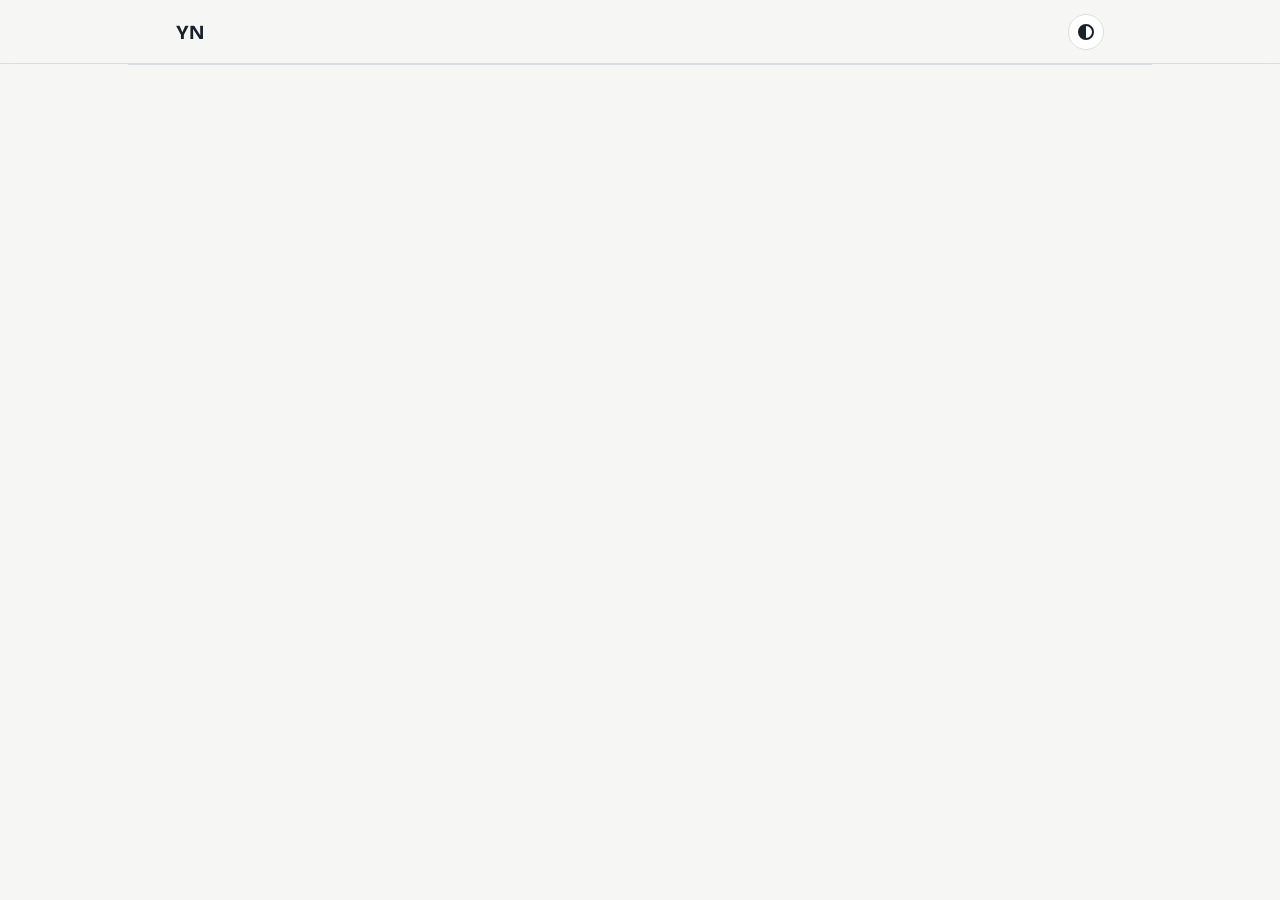
==== project.html @ 930c10ce "Add files via upload" ====
<!DOCTYPE html>
<html lang="en">
<head>
  <meta charset="UTF-8">
  <meta name="viewport" content="width=device-width, initial-scale=1">
  <!--
    You don't need to edit this file.
    Each project's page is filled in from js/config.js.
  -->
  <title>Portfolio</title>
  <meta name="description" content="">

  <link rel="preconnect" href="https://fonts.googleapis.com">
  <link rel="preconnect" href="https://fonts.gstatic.com" crossorigin>
  <link href="https://fonts.googleapis.com/css2?family=Bricolage+Grotesque:opsz,wght@12..96,500;12..96,700&family=Public+Sans:ital,wght@0,400;0,600;1,400&display=swap" rel="stylesheet">
  <link rel="stylesheet" href="css/style.css">

  <!-- Apply the saved light/dark choice before the page draws, so it doesn't flash -->
  <script>
    try {
      const saved = localStorage.getItem("theme");
      if (saved) document.documentElement.dataset.theme = saved;
    } catch (e) {}
  </script>
</head>
<body data-page="project">
  <a class="skip-link" href="#main">Skip to content</a>

  <div class="error-banner" id="config-error" role="alert" hidden></div>

  <header class="site-header">
    <nav class="nav" aria-label="Main">
      <a class="nav-home" id="nav-home" href="#top"></a>
      <ul class="nav-links" id="nav-links"></ul>
      <button class="theme-toggle" type="button" aria-label="Switch between light and dark mode">
        <span class="theme-toggle-icon" aria-hidden="true"></span>
      </button>
    </nav>
  </header>

  <main id="main">
    <article class="project-page" id="project"></article>
    <noscript>
      <p class="noscript">This site needs JavaScript turned on to show its content.</p>
    </noscript>
  </main>

  <dialog class="lightbox" id="lightbox" aria-label="Photo viewer">
    <button class="lightbox-close" type="button" aria-label="Close photo">✕</button>
    <figure>
      <img id="lightbox-img" src="" alt="">
      <figcaption id="lightbox-caption"></figcaption>
    </figure>
    <div class="lightbox-nav">
      <button type="button" id="lightbox-prev">Previous</button>
      <button type="button" id="lightbox-next">Next</button>
    </div>
  </dialog>

  <footer class="site-footer">
    <p id="footer-text"></p>
  </footer>

  <!-- config.js must load before main.js -->
  <script src="js/config.js"></script>
  <script src="js/main.js"></script>
</body>
</html>
---- css/style.css ----
/* =========================================================
   Want different colors or fonts? Change them here.
   Colors are hex codes: search "color picker" to find new ones.
   The first block is light mode; the two below it are dark mode
   (keep those two blocks identical to each other).
   ========================================================= */
:root {
  --bg: #f6f7f5;
  --surface: #ffffff;
  --ink: #18212b;
  --muted: #5b6672;
  --line: #d9dee3;
  --accent: #1f6f5c;       /* deep pine green */
  --accent-soft: #e2efe9;

  --font-display: "Bricolage Grotesque", "Segoe UI", system-ui, sans-serif;
  --font-body: "Public Sans", "Segoe UI", system-ui, -apple-system, sans-serif;

  --measure: 68ch;          /* max line length for text */
  --page: 64rem;            /* max page width */
  --gutter: clamp(1.25rem, 5vw, 3rem);
  --space: 1.5rem;
  --radius-sm: 4px;
  --radius-lg: 10px;

  color-scheme: light;
}

/* Dark theme: follows the OS unless the visitor picked light */
@media (prefers-color-scheme: dark) {
  :root:not([data-theme="light"]) {
    --bg: #121820;
    --surface: #1a222c;
    --ink: #e6eaee;
    --muted: #9aa5b1;
    --line: #2b3440;
    --accent: #63c4a8;
    --accent-soft: #1d3530;
    color-scheme: dark;
  }
}
:root[data-theme="dark"] {
  --bg: #121820;
  --surface: #1a222c;
  --ink: #e6eaee;
  --muted: #9aa5b1;
  --line: #2b3440;
  --accent: #63c4a8;
  --accent-soft: #1d3530;
  color-scheme: dark;
}

/* =========================================================
   Base
   ========================================================= */
*, *::before, *::after { box-sizing: border-box; }

html { scroll-behavior: smooth; scroll-padding-top: 5rem; }

body {
  margin: 0;
  background: var(--bg);
  color: var(--ink);
  font-family: var(--font-body);
  font-size: 1.0625rem;
  line-height: 1.6;
  -webkit-font-smoothing: antialiased;
}

h1, h2, h3 {
  font-family: var(--font-display);
  line-height: 1.1;
  margin: 0;
}
h2 { font-size: clamp(1.75rem, 4vw, 2.5rem); font-weight: 700; margin-bottom: 2rem; }
h3 { font-size: 1.35rem; font-weight: 500; margin-bottom: 0.5rem; }

p { margin: 0 0 1rem; max-width: var(--measure); }

a { color: var(--accent); text-underline-offset: 0.2em; }
a:hover { text-decoration-thickness: 2px; }

img { max-width: 100%; display: block; }

[hidden] { display: none !important; }

:focus-visible {
  outline: 3px solid var(--accent);
  outline-offset: 3px;
  border-radius: var(--radius-sm);
}

.skip-link {
  position: absolute;
  left: 1rem;
  top: -3rem;
  background: var(--ink);
  color: var(--bg);
  padding: 0.5rem 1rem;
  z-index: 10;
}
.skip-link:focus { top: 1rem; }

/* Shown only when js/config.js has a typo */
.error-banner {
  margin: 0;
  padding: 1rem var(--gutter);
  background: #b3261e;
  color: #ffffff;
  font-weight: 600;
}

.noscript { padding: 4rem 0; }

/* =========================================================
   Header / nav
   ========================================================= */
.site-header {
  position: sticky;
  top: 0;
  z-index: 5;
  background: color-mix(in srgb, var(--bg) 88%, transparent);
  backdrop-filter: blur(8px);
  border-bottom: 1px solid var(--line);
}

.nav {
  max-width: var(--page);
  margin: 0 auto;
  padding: 0.85rem var(--gutter);
  display: flex;
  align-items: center;
  gap: 1.5rem;
}

.nav-home {
  font-family: var(--font-display);
  font-weight: 700;
  font-size: 1.25rem;
  color: var(--ink);
  text-decoration: none;
  margin-right: auto;
}

.nav-links {
  display: flex;
  gap: 1.25rem;
  list-style: none;
  margin: 0;
  padding: 0;
}
.nav-links a { color: var(--ink); text-decoration: none; font-size: 0.95rem; }
.nav-links a:hover { color: var(--accent); }

.theme-toggle {
  width: 2.25rem;
  height: 2.25rem;
  border: 1px solid var(--line);
  border-radius: 50%;
  background: var(--surface);
  cursor: pointer;
  display: grid;
  place-items: center;
}
/* Half-filled circle icon */
.theme-toggle-icon {
  width: 1rem;
  height: 1rem;
  border-radius: 50%;
  border: 2px solid var(--ink);
  background: linear-gradient(90deg, var(--ink) 50%, transparent 50%);
}

/* =========================================================
   Layout
   ========================================================= */
main {
  max-width: var(--page);
  margin: 0 auto;
  padding: 0 var(--gutter);
}

.section {
  padding: 4.5rem 0;
  border-top: 1px solid var(--line);
}

/* =========================================================
   Hero — the one bold moment on the page
   ========================================================= */
.hero { padding: clamp(4rem, 12vw, 8rem) 0 4.5rem; }

.hero-name {
  font-size: clamp(3.5rem, 13vw, 8.5rem);
  font-weight: 700;
  letter-spacing: -0.04em;
  line-height: 0.92;
  margin-bottom: 2rem;
}

.hero-intro {
  font-size: clamp(1.15rem, 2.2vw, 1.4rem);
  color: var(--muted);
  max-width: 44ch;
  margin-bottom: 2rem;
}

.hero-links {
  display: flex;
  flex-wrap: wrap;
  gap: 0.75rem 1.75rem;
  list-style: none;
  margin: 0;
  padding: 0;
  font-weight: 600;
}

/* =========================================================
   Projects
   ========================================================= */
.project {
  padding: 2rem 0;
  border-bottom: 1px solid var(--line);
}
.project:last-child { border-bottom: none; }

.project--featured {
  display: grid;
  grid-template-columns: 1.2fr 1fr;
  gap: 2.5rem;
  align-items: center;
  padding-top: 0;
}
.project--featured h3 { font-size: 1.75rem; }

.project-media {
  aspect-ratio: 16 / 10;
  background: var(--accent-soft);
  border-radius: var(--radius-lg);
  display: grid;
  place-items: center;
  color: var(--muted);
  overflow: hidden;
}
.project-media img { width: 100%; height: 100%; object-fit: cover; }

.project-thumb {
  width: 100%;
  max-width: 28rem;
  aspect-ratio: 16 / 10;
  object-fit: cover;
  border-radius: var(--radius-lg);
  margin-bottom: 1.25rem;
}

.tech {
  display: flex;
  flex-wrap: wrap;
  gap: 0.4rem;
  list-style: none;
  margin: 0 0 1rem;
  padding: 0;
}
.tech li {
  font-size: 0.85rem;
  padding: 0.15rem 0.6rem;
  border-radius: var(--radius-sm);
  background: var(--accent-soft);
  color: var(--ink);
}

.project-links { display: flex; gap: 1.25rem; font-weight: 600; margin: 0; }

/* =========================================================
   Experience timeline
   ========================================================= */
.timeline {
  list-style: none;
  margin: 0;
  padding: 0 0 0 1.5rem;
  border-left: 2px solid var(--line);
}

.timeline-item { position: relative; padding-bottom: 2.5rem; }
.timeline-item:last-child { padding-bottom: 0; }
.timeline-item::before {
  content: "";
  position: absolute;
  left: calc(-1.5rem - 8px);
  top: 0.3rem;
  width: 14px;
  height: 14px;
  border-radius: 50%;
  background: var(--accent);
  border: 3px solid var(--bg);
}

.timeline-date { color: var(--muted); font-size: 0.95rem; margin-bottom: 0.25rem; }

/* =========================================================
   Contact + footer
   ========================================================= */
.button {
  display: inline-block;
  padding: 0.75rem 1.5rem;
  background: var(--accent);
  color: var(--bg);
  border-radius: var(--radius-sm);
  font-weight: 600;
  text-decoration: none;
}
.button:hover { filter: brightness(1.1); }

.site-footer {
  max-width: var(--page);
  margin: 0 auto;
  padding: 2rem var(--gutter) 3rem;
  border-top: 1px solid var(--line);
  color: var(--muted);
  font-size: 0.9rem;
}

/* =========================================================
   Responsive
   ========================================================= */
@media (max-width: 720px) {
  .nav { gap: 1rem; }
  .nav-links { gap: 0.9rem; }
  .nav-links a { font-size: 0.9rem; }
  .project--featured { grid-template-columns: 1fr; gap: 1.5rem; }
  .section { padding: 3.5rem 0; }
}

@media (max-width: 460px) {
  /* Hide the initials so the links fit on small phones */
  .nav-home { display: none; }
  .nav-links { margin-right: auto; }
}

@media (prefers-reduced-motion: reduce) {
  html { scroll-behavior: auto; }
}
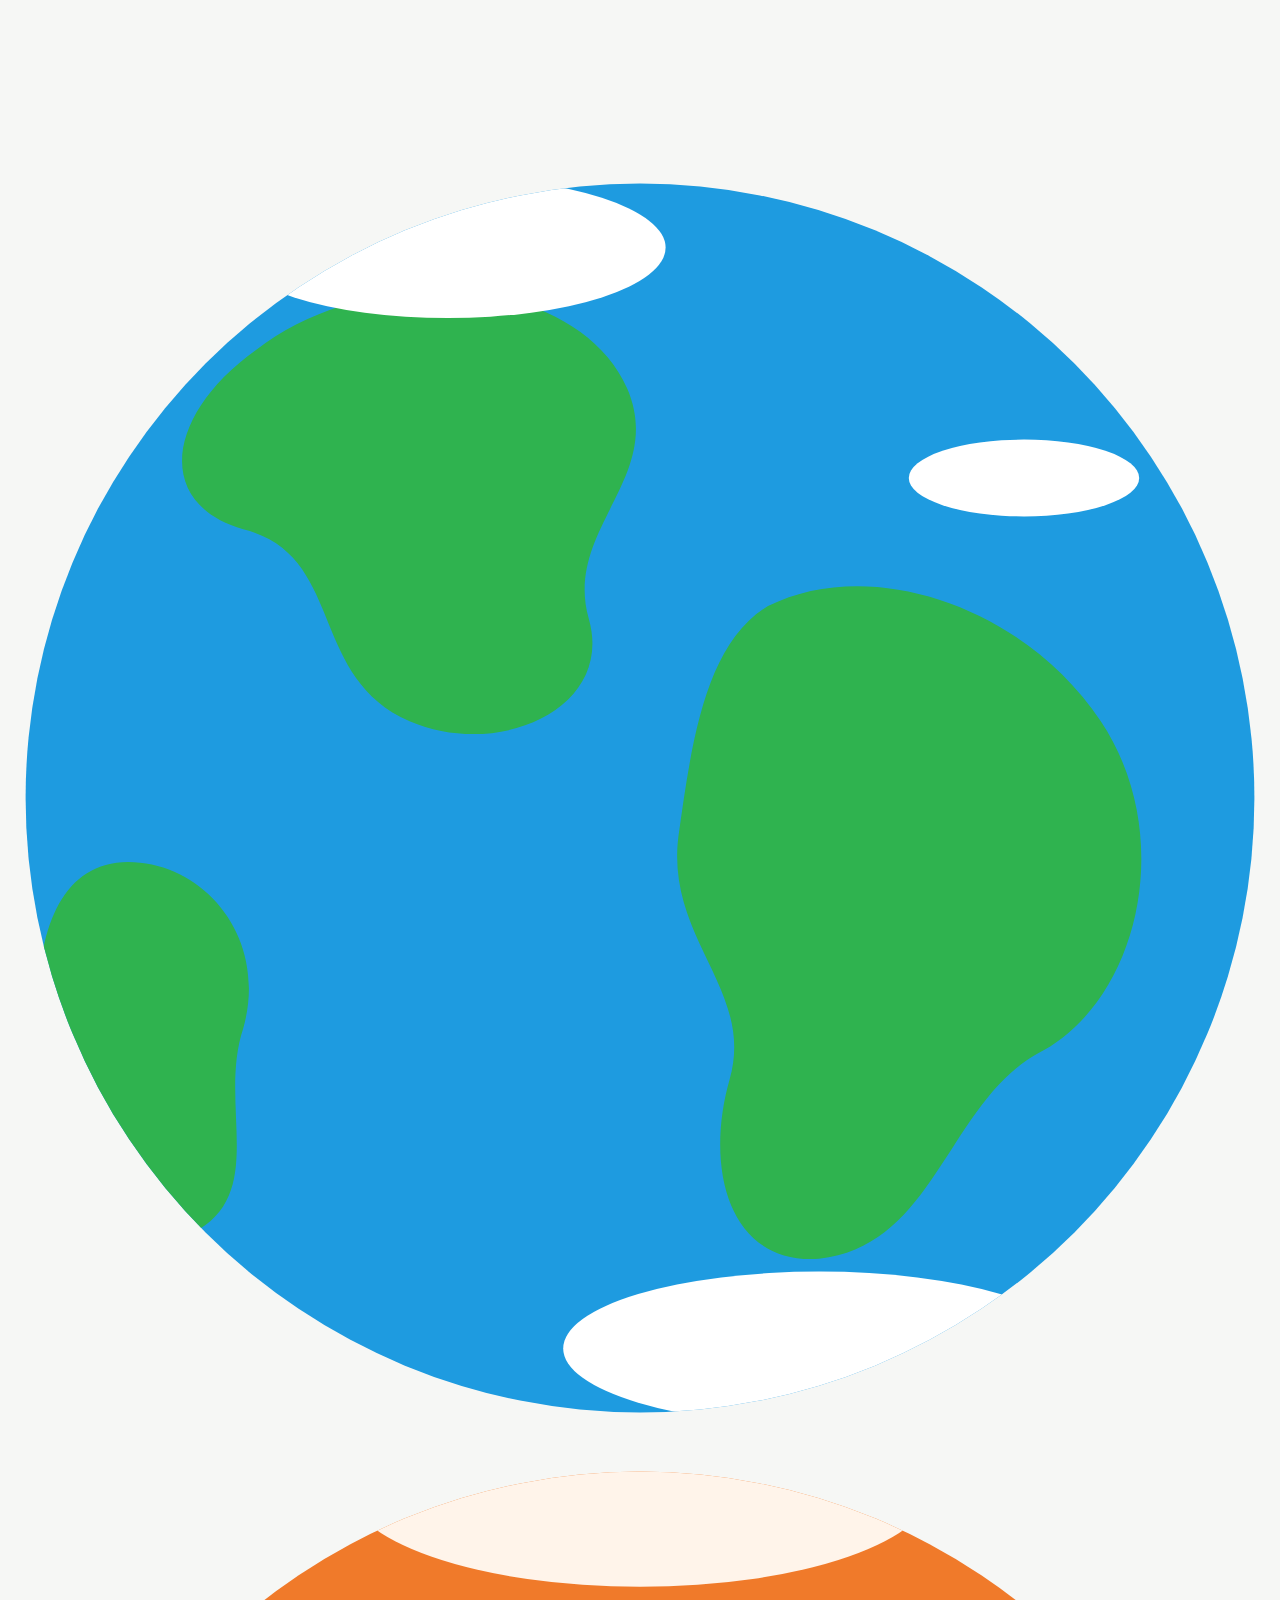
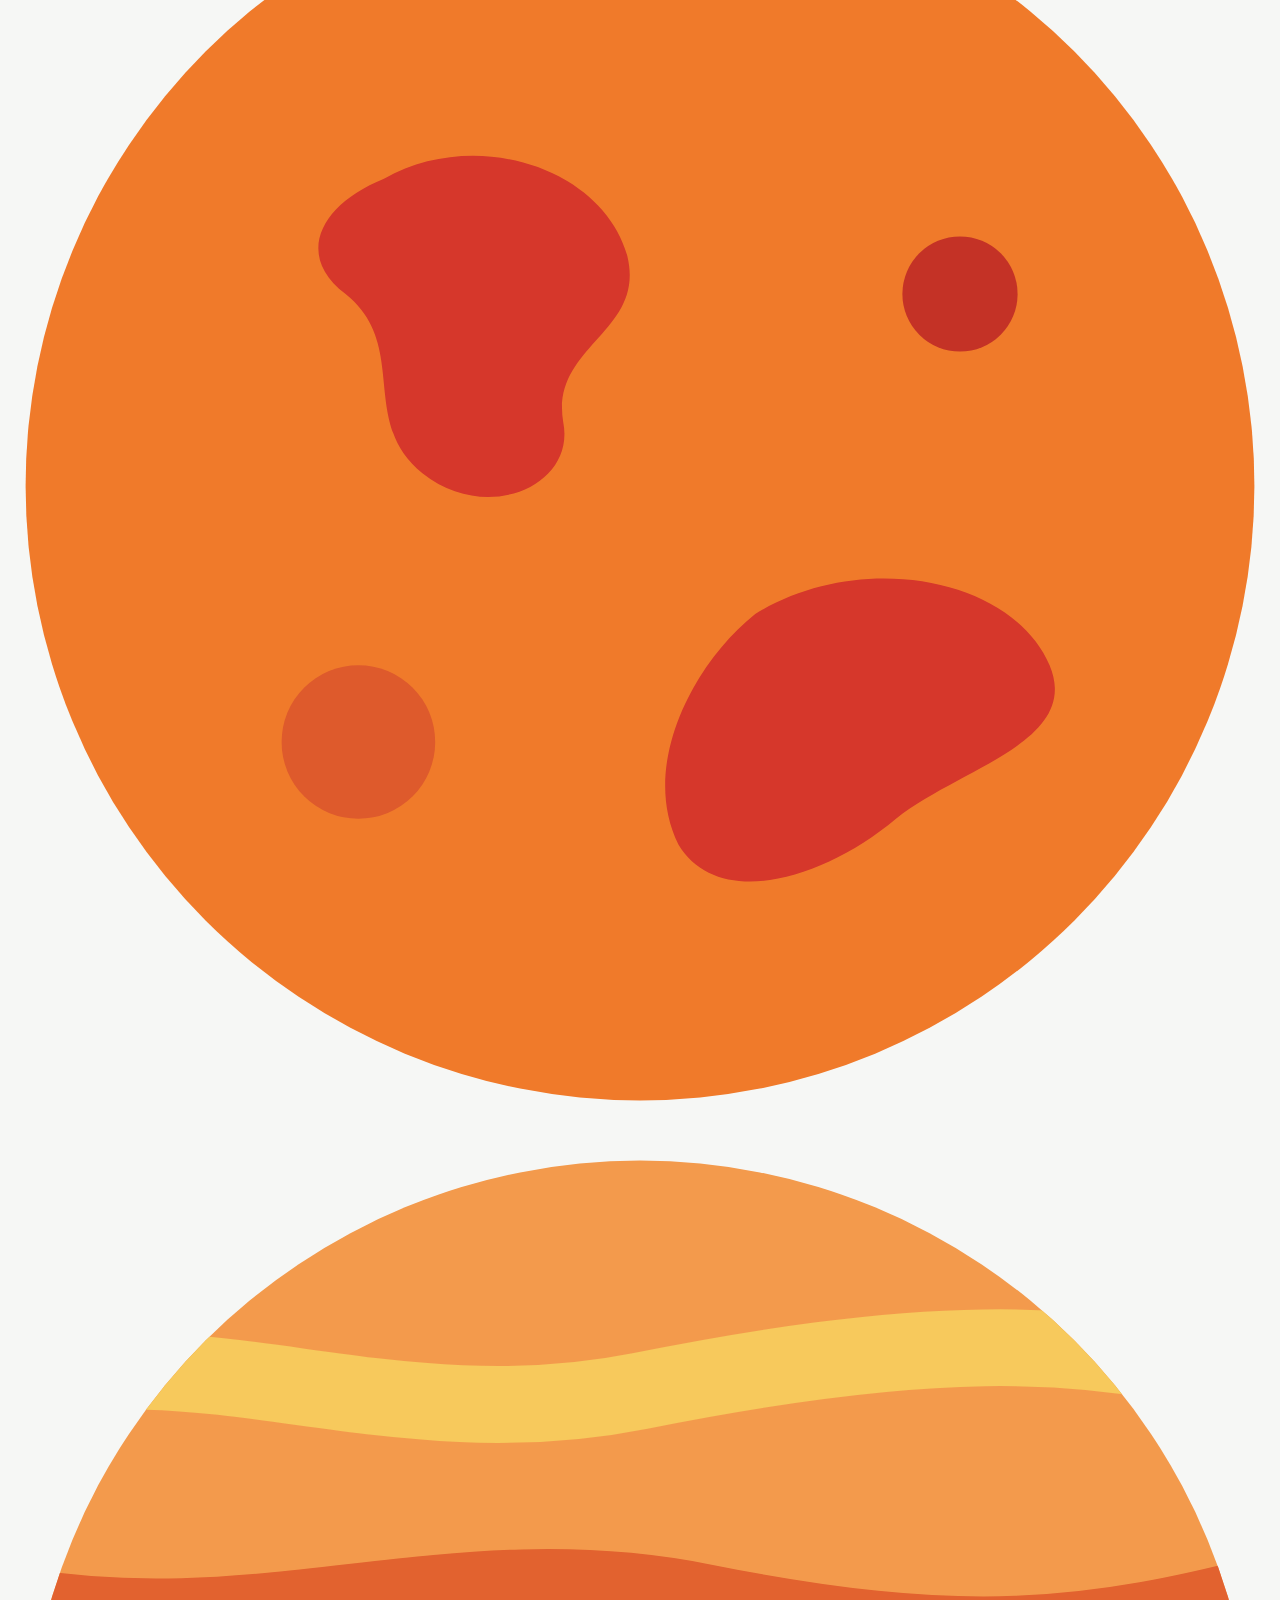
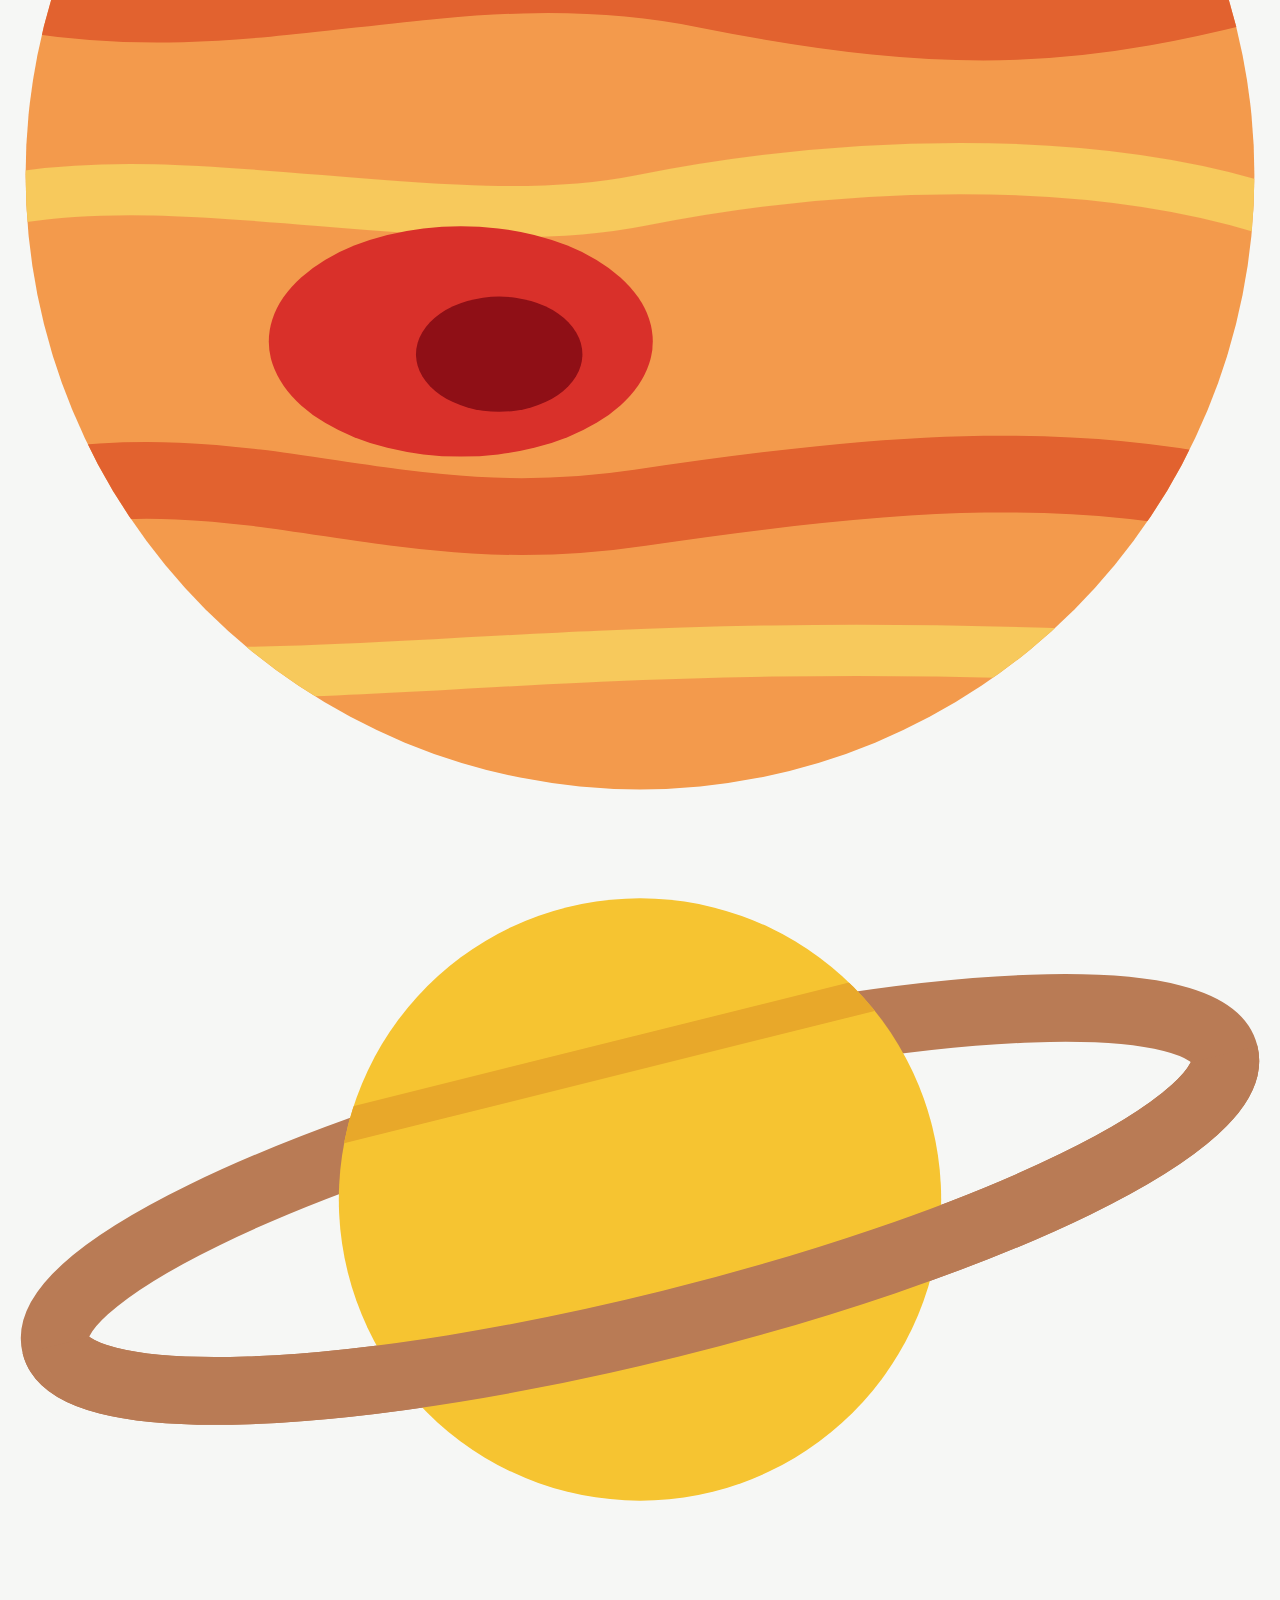
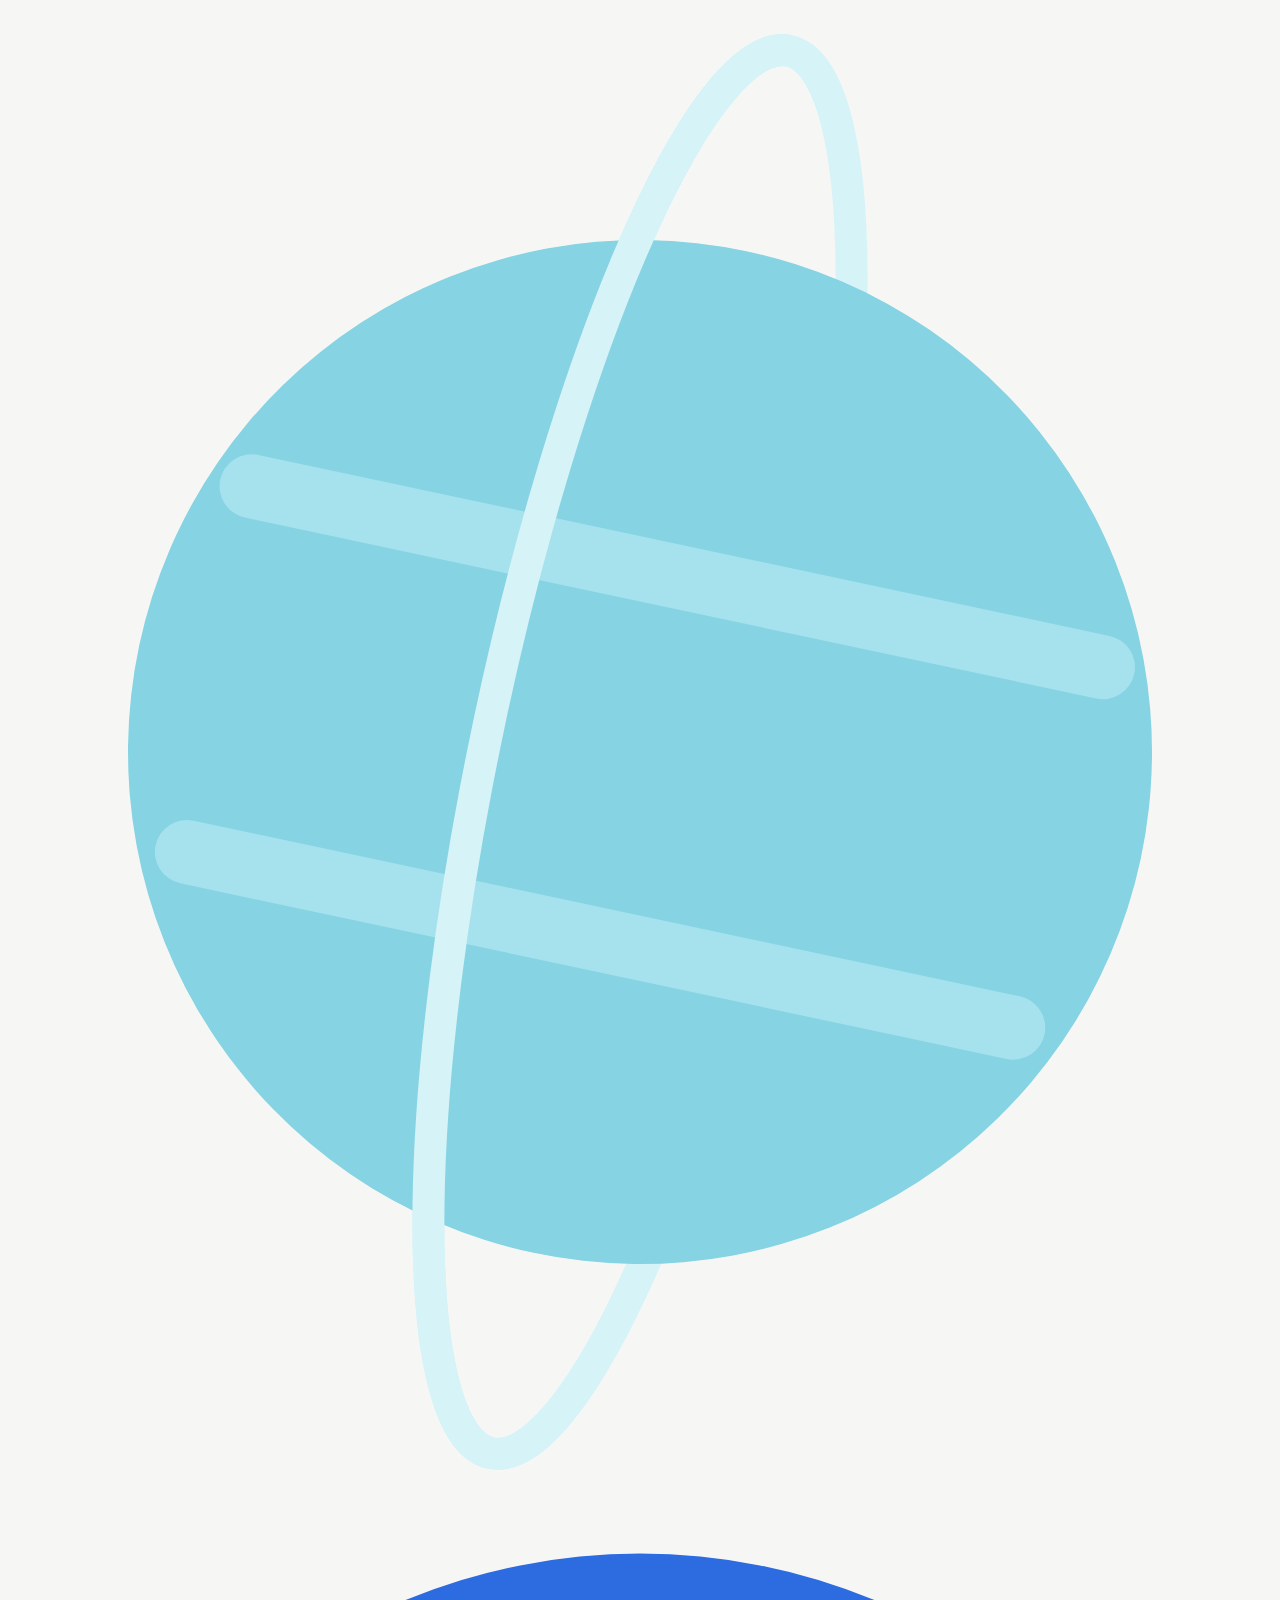
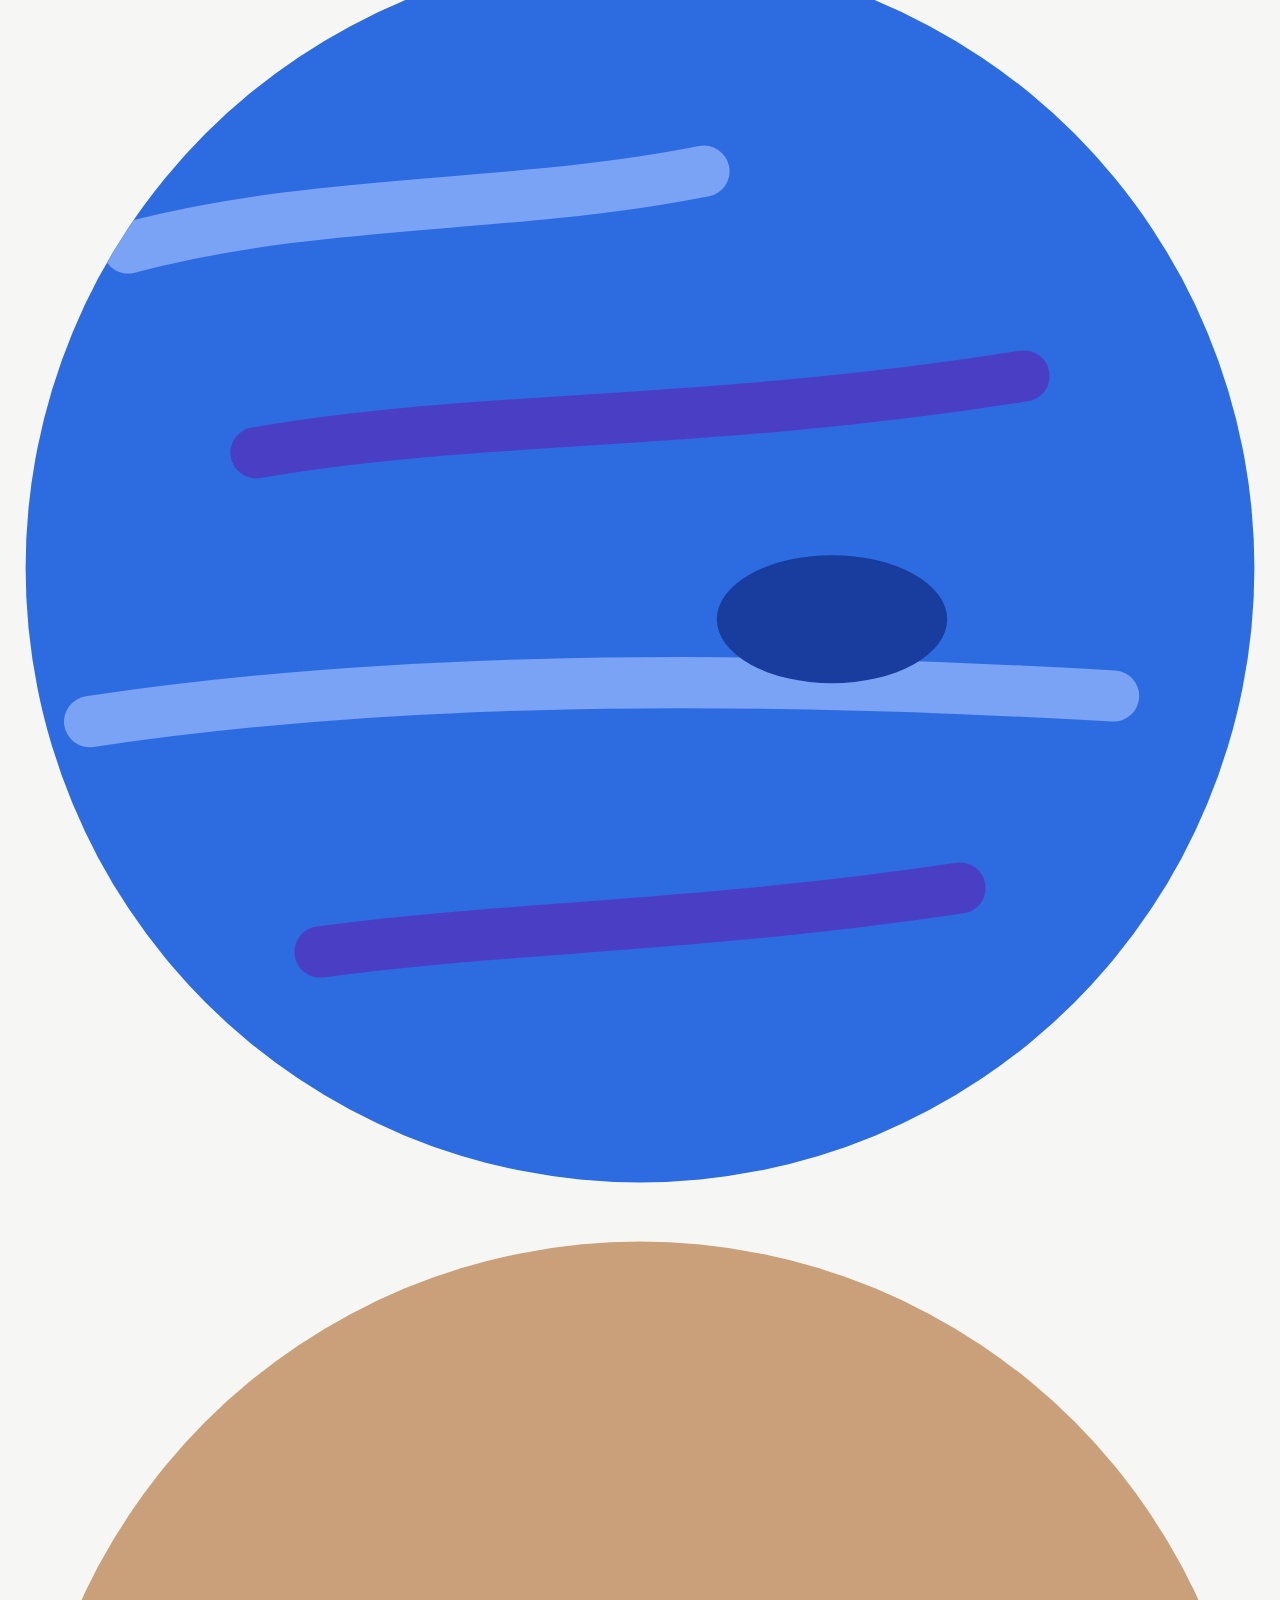
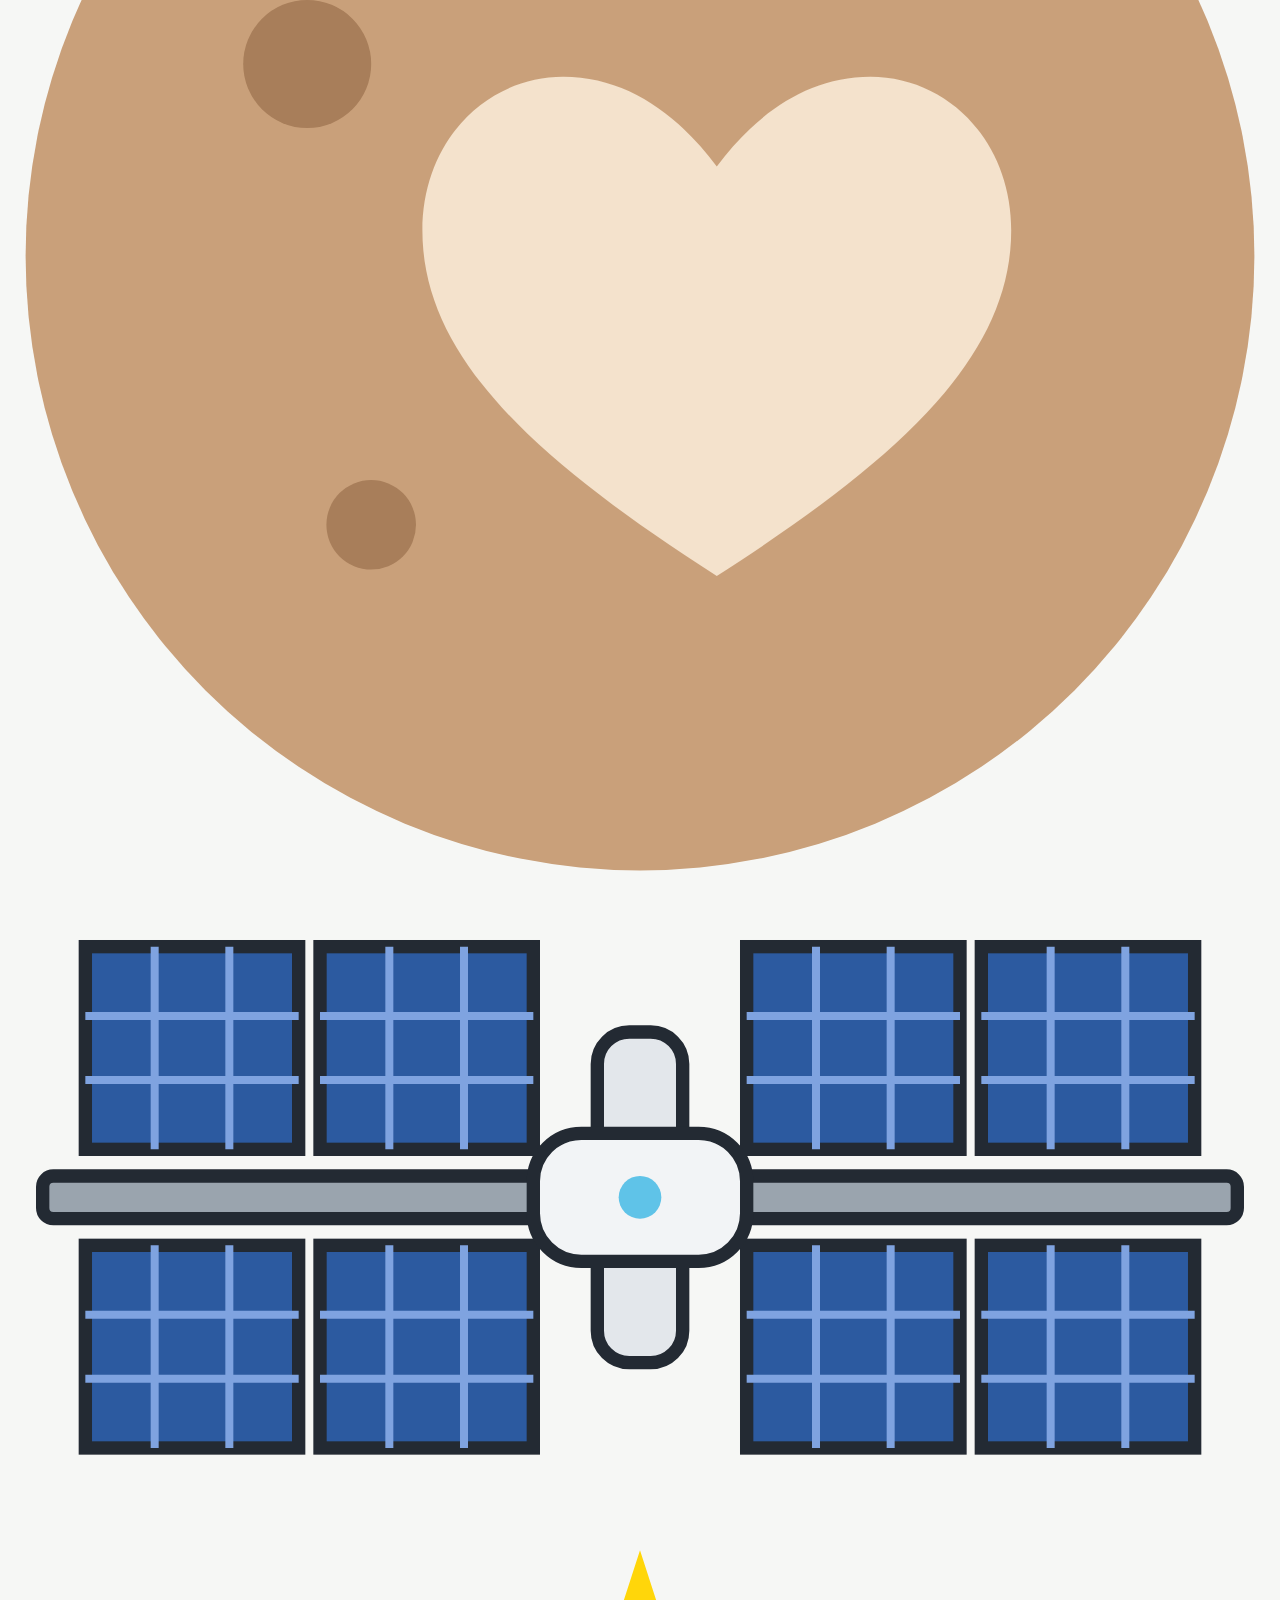
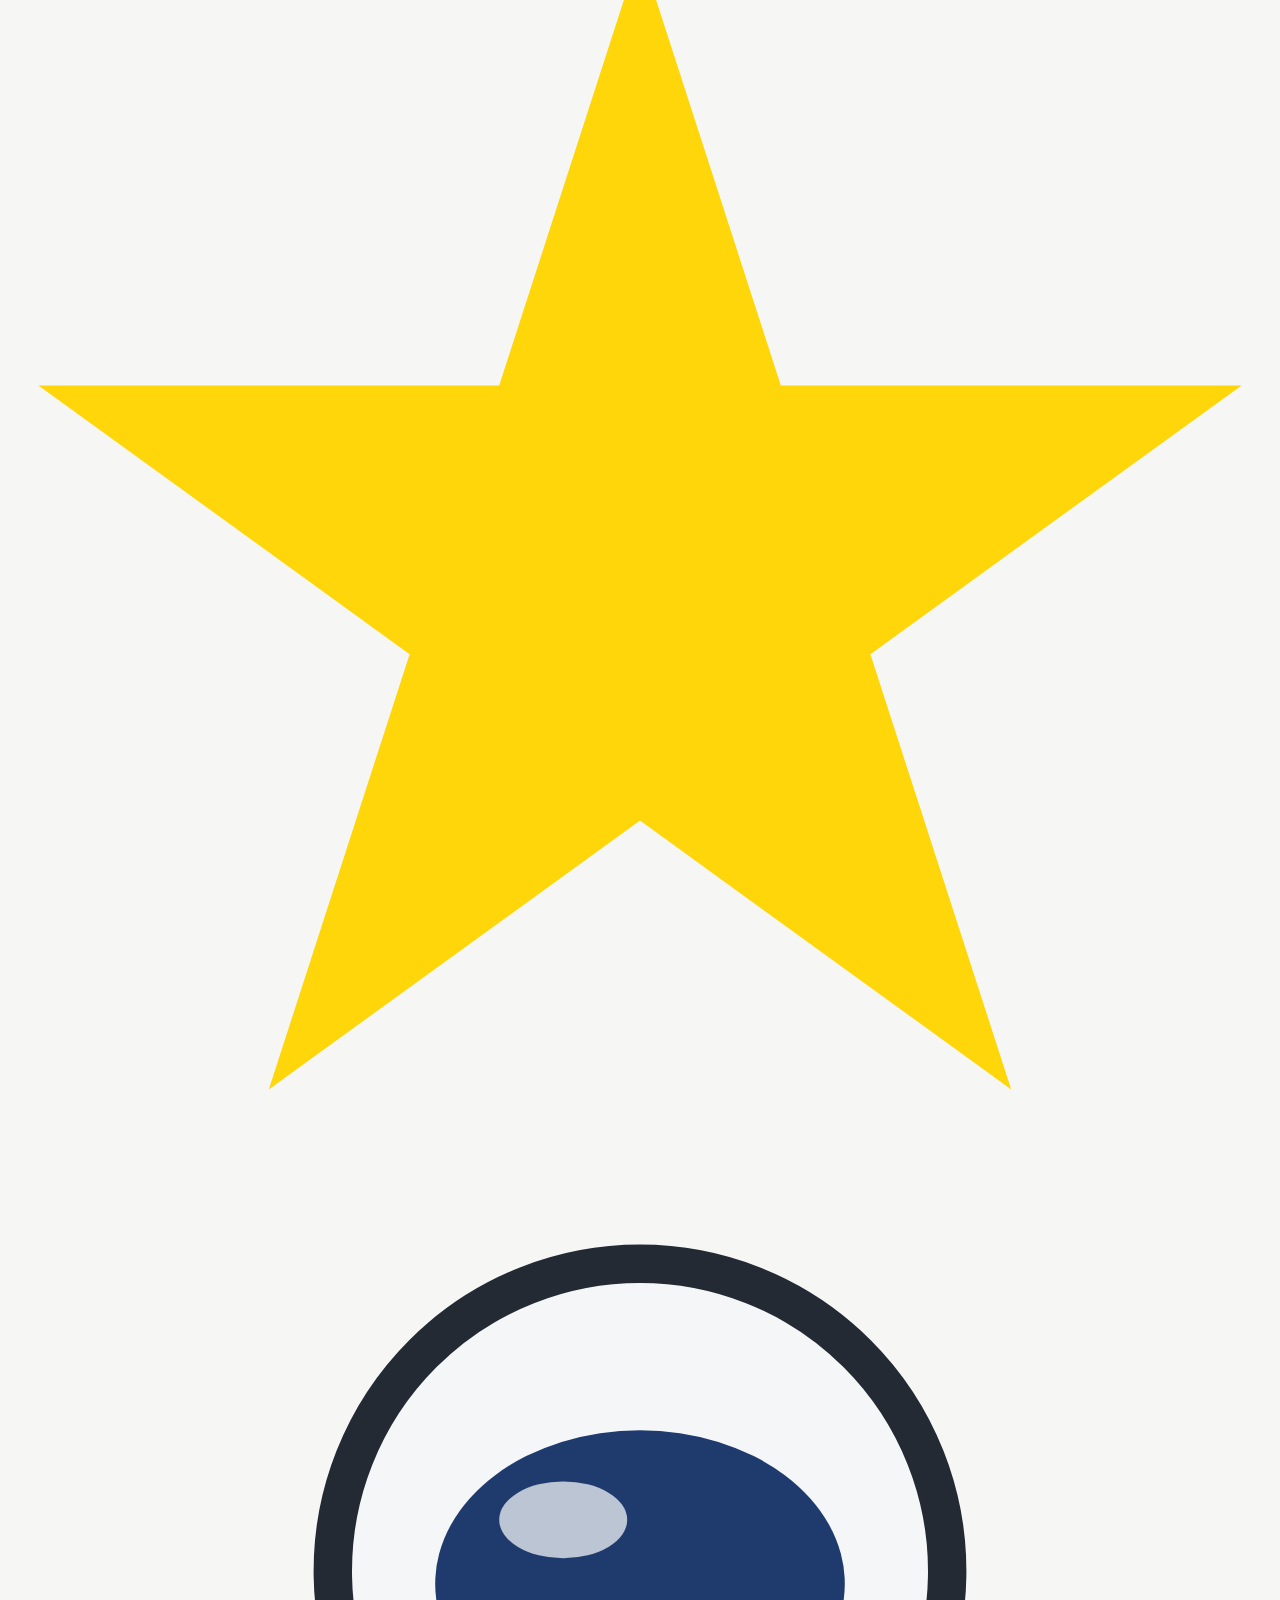
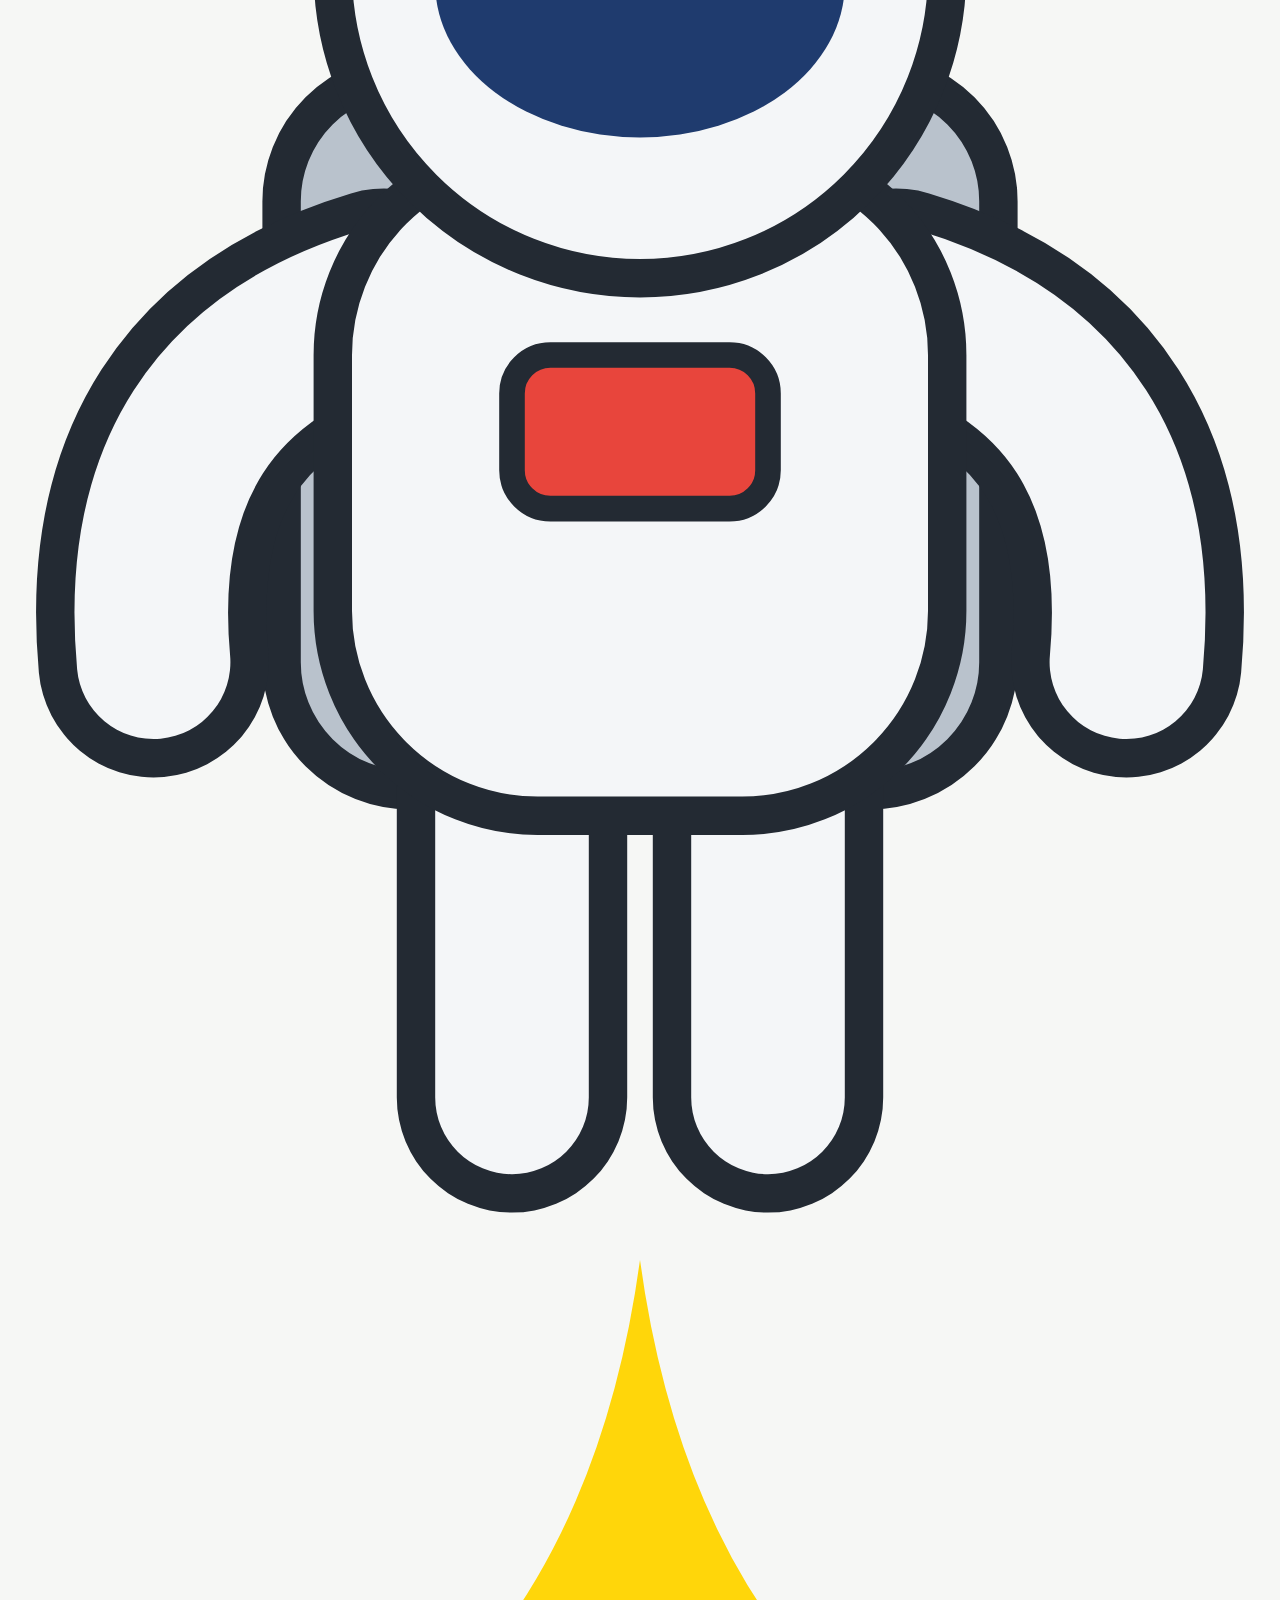
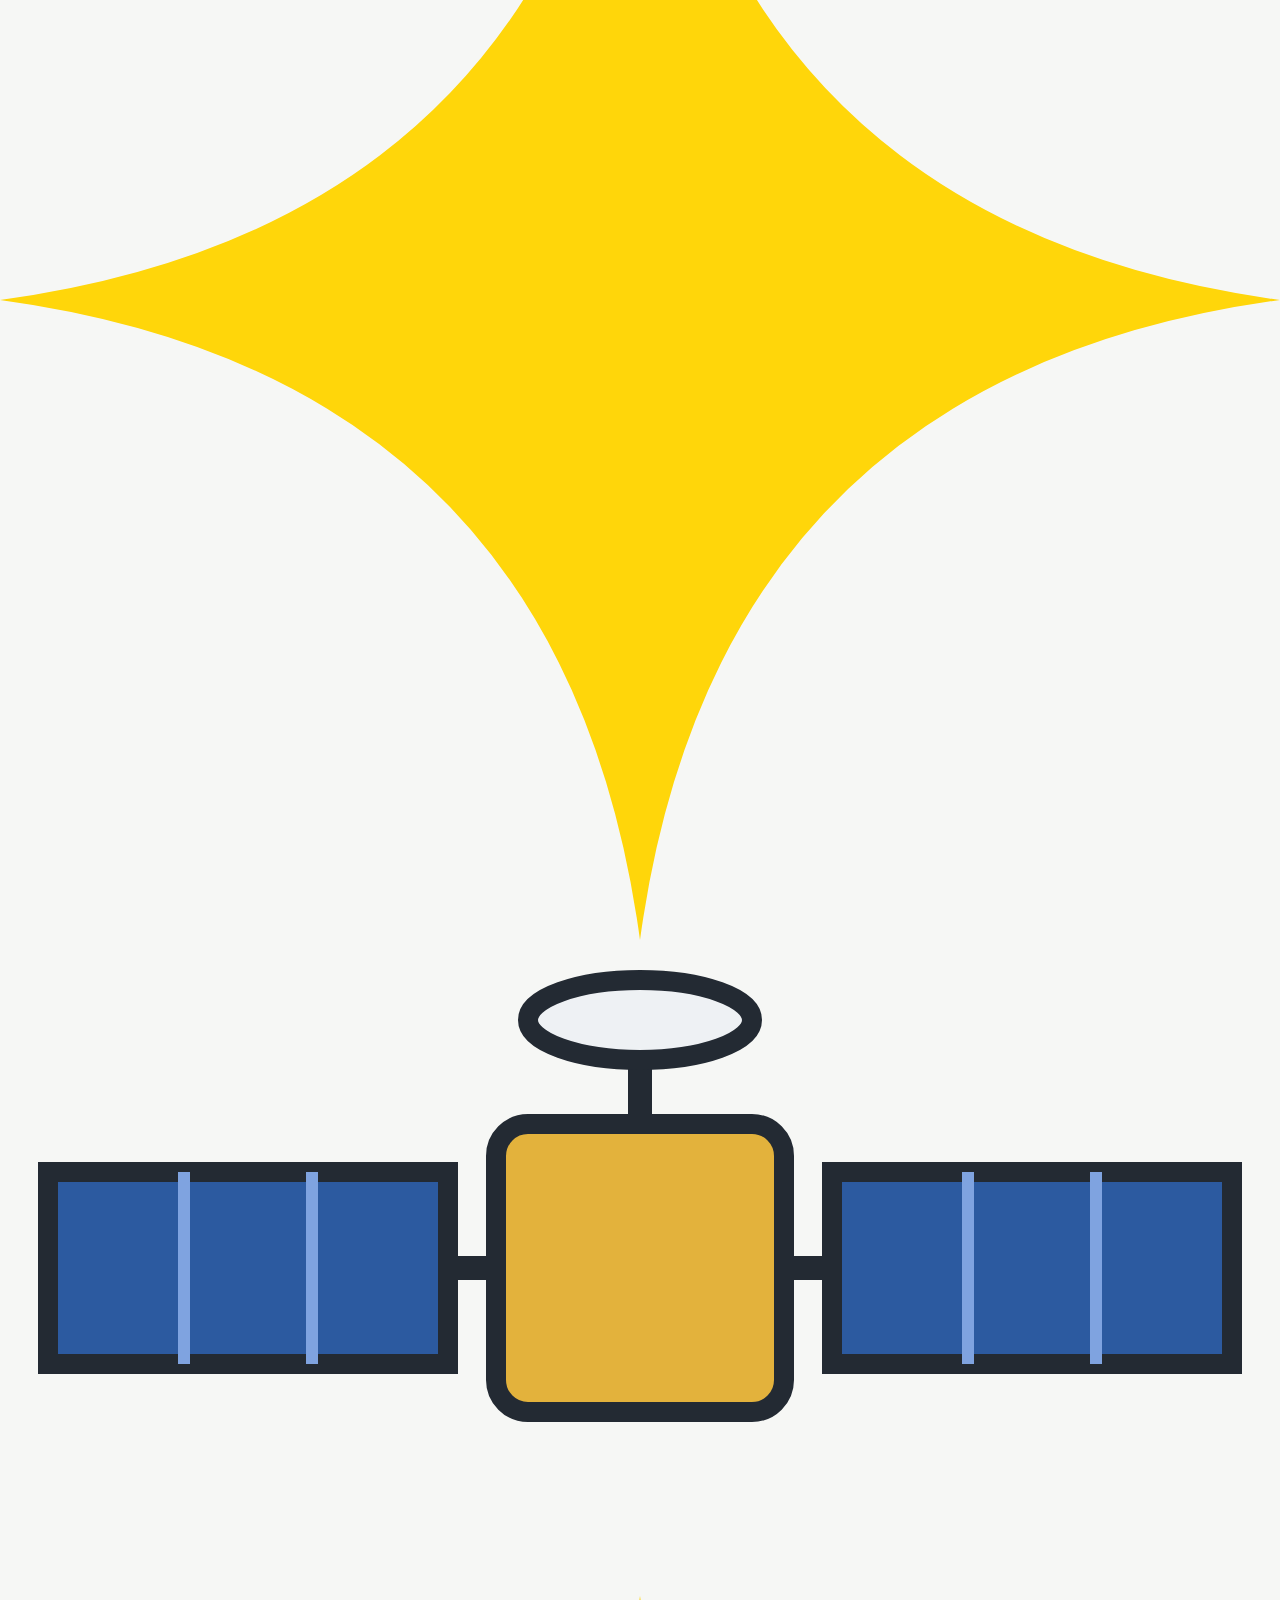
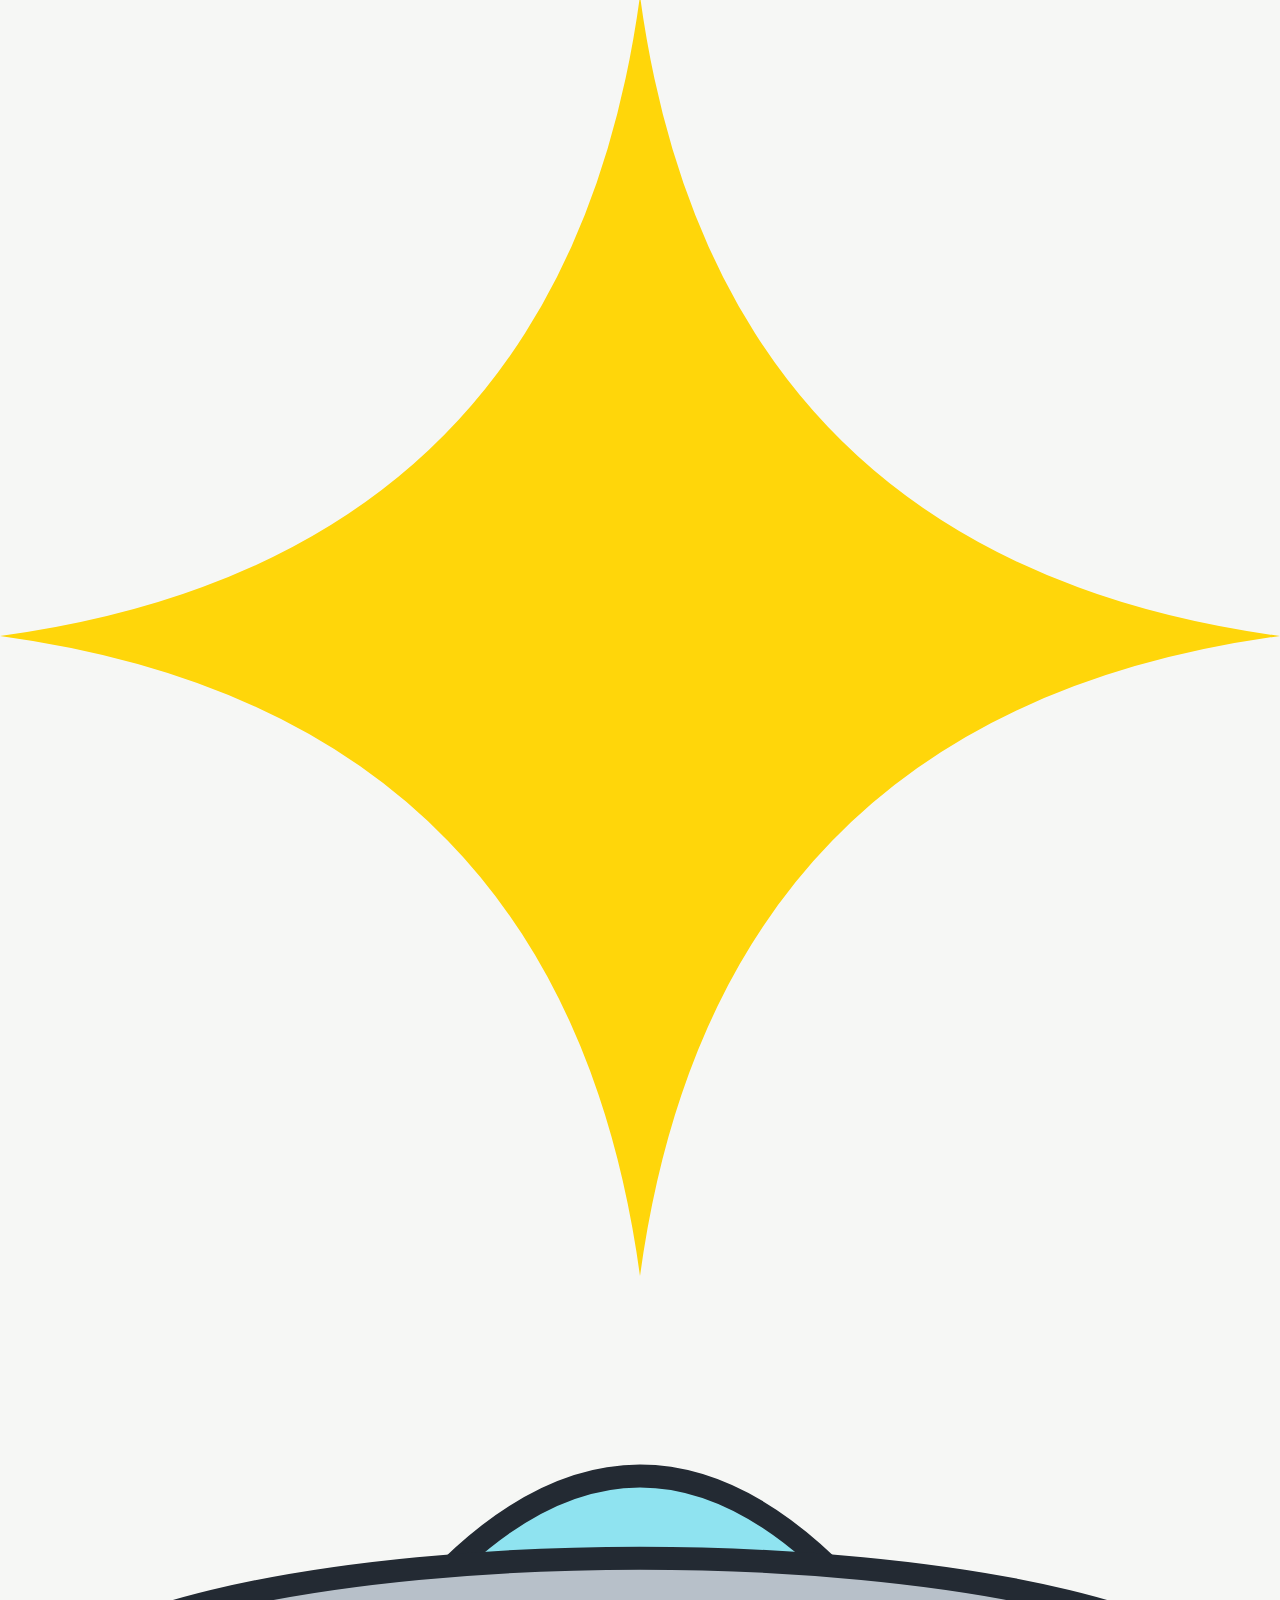
==== commit 1fd9d373: "Add files via upload" ====
--- a/project.html
+++ b/project.html
@@ -64,5 +64,6 @@
   <!-- config.js must load before main.js -->
   <script src="js/config.js"></script>
   <script src="js/main.js"></script>
+  <script src="js/space.js"></script>
 </body>
 </html>
--- a/css/style.css
+++ b/css/style.css
@@ -216,42 +216,111 @@
 }
 
 /* =========================================================
-   Projects
-   ========================================================= */
-.project {
-  padding: 2rem 0;
-  border-bottom: 1px solid var(--line);
-}
-.project:last-child { border-bottom: none; }
-
-.project--featured {
+   Project grid (home page)
+   ========================================================= */
+.project-grid {
   display: grid;
-  grid-template-columns: 1.2fr 1fr;
-  gap: 2.5rem;
-  align-items: center;
-  padding-top: 0;
-}
-.project--featured h3 { font-size: 1.75rem; }
-
-.project-media {
-  aspect-ratio: 16 / 10;
-  background: var(--accent-soft);
-  border-radius: var(--radius-lg);
-  display: grid;
-  place-items: center;
-  color: var(--muted);
-  overflow: hidden;
-}
-.project-media img { width: 100%; height: 100%; object-fit: cover; }
-
-.project-thumb {
+  grid-template-columns: repeat(2, minmax(0, 1fr));
+  gap: 3rem 2rem;
+}
+
+.card {
+  display: block;
+  color: var(--ink);
+  text-decoration: none;
+}
+.card--wide { grid-column: 1 / -1; }
+
+.card-img {
   width: 100%;
-  max-width: 28rem;
-  aspect-ratio: 16 / 10;
+  aspect-ratio: 4 / 3;
   object-fit: cover;
   border-radius: var(--radius-lg);
-  margin-bottom: 1.25rem;
-}
+  background: var(--accent-soft);
+  margin-bottom: 1rem;
+  transition: opacity 0.2s ease;
+}
+.card--wide .card-img { aspect-ratio: 21 / 9; }
+
+/* Shown until a project has a cover image */
+.card-img--empty {
+  display: flex;
+  align-items: flex-end;
+  padding: 1.5rem;
+  font-family: var(--font-display);
+  font-weight: 700;
+  font-size: clamp(1.5rem, 4vw, 2.5rem);
+  line-height: 1;
+  color: var(--accent);
+}
+
+.card-text h3 { margin-bottom: 0.35rem; }
+.card-text p { color: var(--muted); margin: 0; }
+
+.card:hover h3,
+.card:focus-visible h3 { color: var(--accent); text-decoration: underline; text-underline-offset: 0.2em; }
+.card:hover .card-img { opacity: 0.88; }
+
+/* =========================================================
+   Project page (project.html)
+   ========================================================= */
+.project-page {
+  padding: clamp(2.5rem, 8vw, 5rem) 0 4.5rem;
+}
+
+.back { margin-bottom: 2.5rem; font-weight: 600; }
+
+.project-title {
+  font-size: clamp(2.5rem, 8vw, 5rem);
+  font-weight: 700;
+  letter-spacing: -0.03em;
+  line-height: 0.95;
+  margin-bottom: 1.5rem;
+}
+
+.project-lede {
+  font-size: clamp(1.15rem, 2.2vw, 1.35rem);
+  color: var(--muted);
+  max-width: 52ch;
+  margin-bottom: 1.5rem;
+}
+
+.project-cover {
+  width: 100%;
+  border-radius: var(--radius-lg);
+  margin: 2.5rem 0;
+  background: var(--accent-soft);
+}
+
+.project-details { margin: 2.5rem 0; }
+
+.project-photos {
+  display: grid;
+  grid-template-columns: repeat(auto-fill, minmax(16rem, 1fr));
+  gap: 1rem;
+  margin: 2.5rem 0;
+}
+.project-photos .photo img { aspect-ratio: 4 / 3; object-fit: cover; }
+
+.pager {
+  display: flex;
+  justify-content: space-between;
+  gap: 2rem;
+  margin-top: 4rem;
+  padding-top: 2rem;
+  border-top: 1px solid var(--line);
+}
+.pager a {
+  display: flex;
+  flex-direction: column;
+  font-family: var(--font-display);
+  font-size: 1.35rem;
+  color: var(--ink);
+  text-decoration: none;
+}
+.pager a:hover { color: var(--accent); }
+.pager-next { margin-left: auto; text-align: right; }
+.pager-label { font-family: var(--font-body); font-size: 0.9rem; color: var(--muted); }
 
 .tech {
   display: flex;
@@ -269,7 +338,64 @@
   color: var(--ink);
 }
 
-.project-links { display: flex; gap: 1.25rem; font-weight: 600; margin: 0; }
+.project-links { display: flex; flex-wrap: wrap; gap: 1.25rem; font-weight: 600; margin: 0; }
+
+/* =========================================================
+   Gallery and clickable photos
+   ========================================================= */
+.gallery-grid {
+  columns: 3 14rem;
+  column-gap: 1rem;
+}
+.gallery-grid .photo { margin-bottom: 1rem; break-inside: avoid; }
+
+.photo {
+  display: block;
+  width: 100%;
+  padding: 0;
+  border: 0;
+  background: none;
+  cursor: zoom-in;
+  border-radius: var(--radius-lg);
+}
+.photo img {
+  width: 100%;
+  border-radius: var(--radius-lg);
+  background: var(--accent-soft);
+}
+.photo:hover img { opacity: 0.88; }
+
+/* Photo viewer */
+.lightbox {
+  width: min(64rem, 100vw - 2rem);
+  max-height: 100vh;
+  padding: 3.5rem 1rem 1rem;
+  border: 0;
+  background: transparent;
+  color: #ffffff;
+}
+.lightbox::backdrop { background: rgba(10, 14, 18, 0.95); }
+.lightbox figure { margin: 0; }
+.lightbox img {
+  width: auto;
+  max-width: 100%;
+  max-height: 75vh;
+  margin: 0 auto;
+  border-radius: var(--radius-sm);
+}
+.lightbox figcaption { text-align: center; margin-top: 0.75rem; min-height: 1.5em; }
+.lightbox button {
+  font: inherit;
+  color: #ffffff;
+  background: rgba(255, 255, 255, 0.12);
+  border: 0;
+  border-radius: var(--radius-sm);
+  padding: 0.5rem 1rem;
+  cursor: pointer;
+}
+.lightbox button:hover { background: rgba(255, 255, 255, 0.22); }
+.lightbox-close { position: absolute; top: 0.5rem; right: 1rem; }
+.lightbox-nav { display: flex; justify-content: center; gap: 1rem; margin-top: 0.75rem; }
 
 /* =========================================================
    Experience timeline
@@ -327,7 +453,8 @@
   .nav { gap: 1rem; }
   .nav-links { gap: 0.9rem; }
   .nav-links a { font-size: 0.9rem; }
-  .project--featured { grid-template-columns: 1fr; gap: 1.5rem; }
+  .project-grid { grid-template-columns: 1fr; gap: 2.5rem; }
+  .card--wide .card-img { aspect-ratio: 4 / 3; }
   .section { padding: 3.5rem 0; }
 }
 
@@ -339,4 +466,5 @@
 
 @media (prefers-reduced-motion: reduce) {
   html { scroll-behavior: auto; }
-}
+  .card-img { transition: none; }
+}
